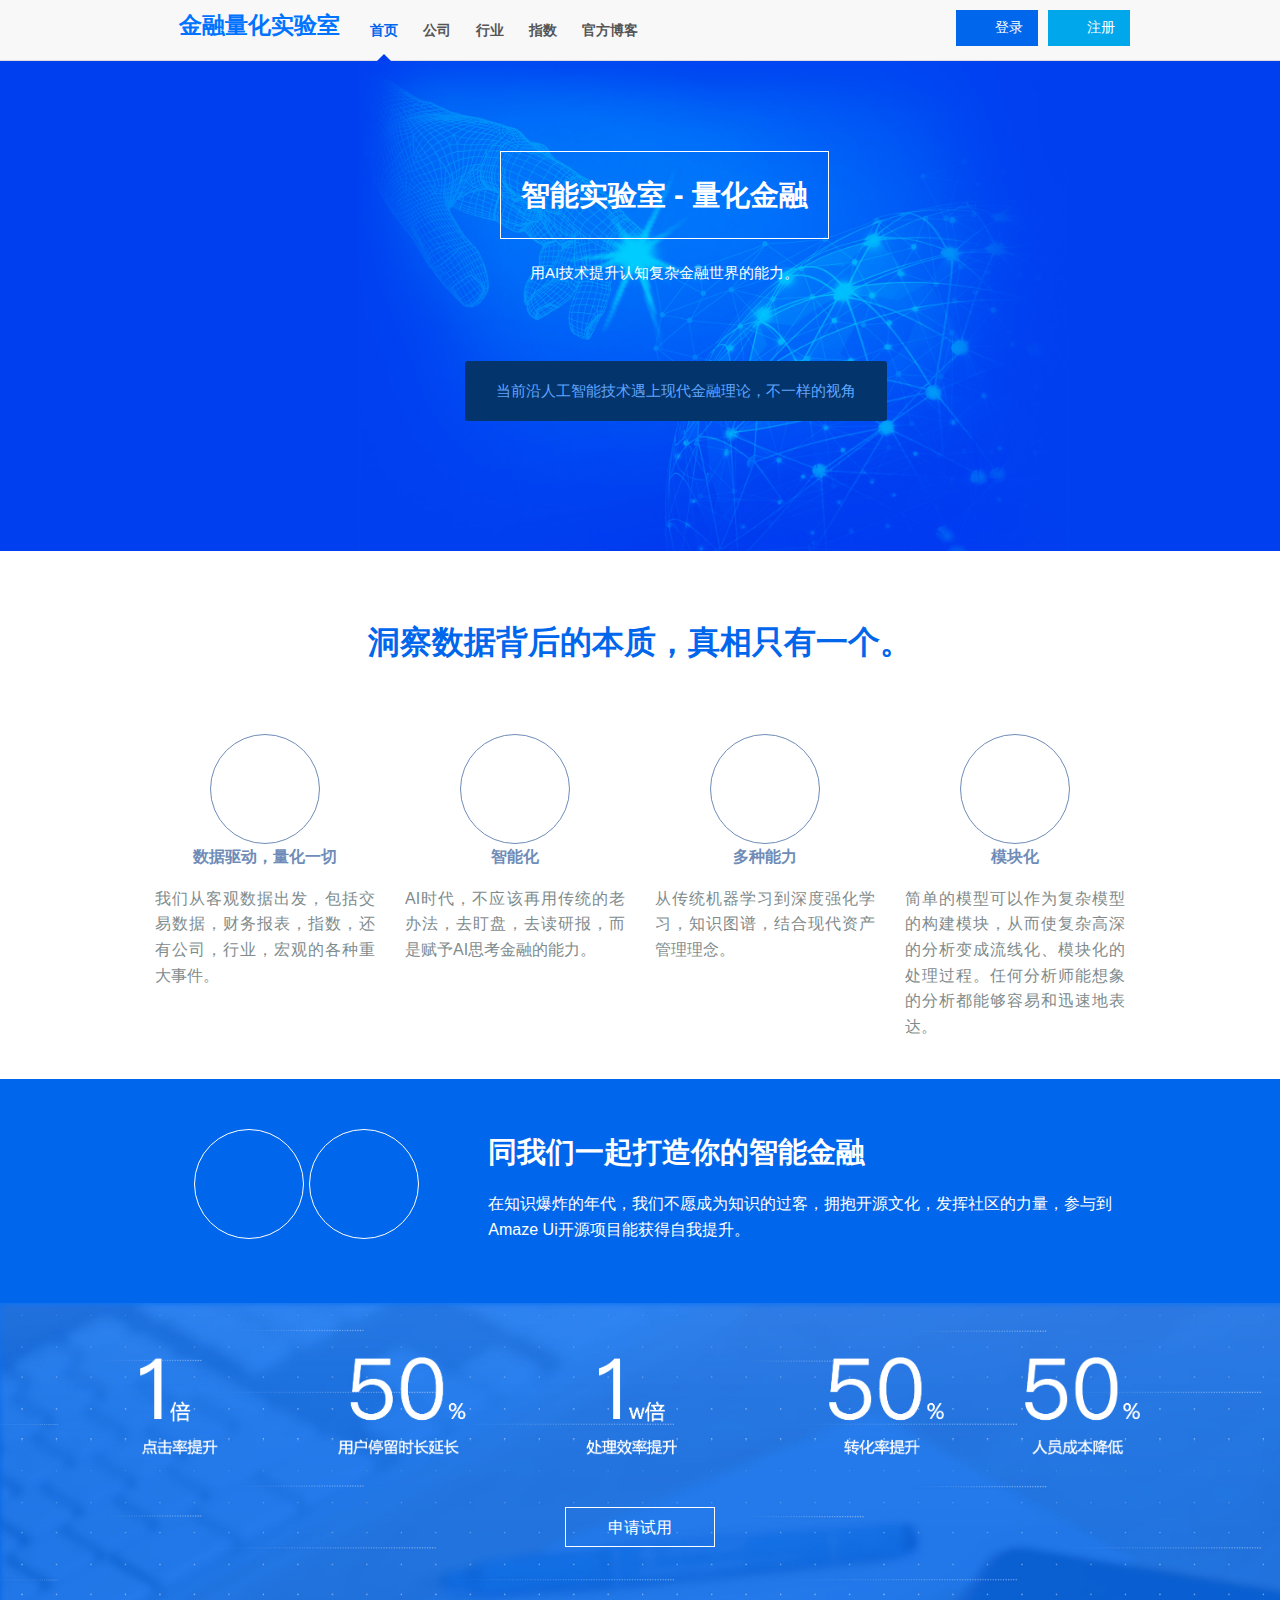
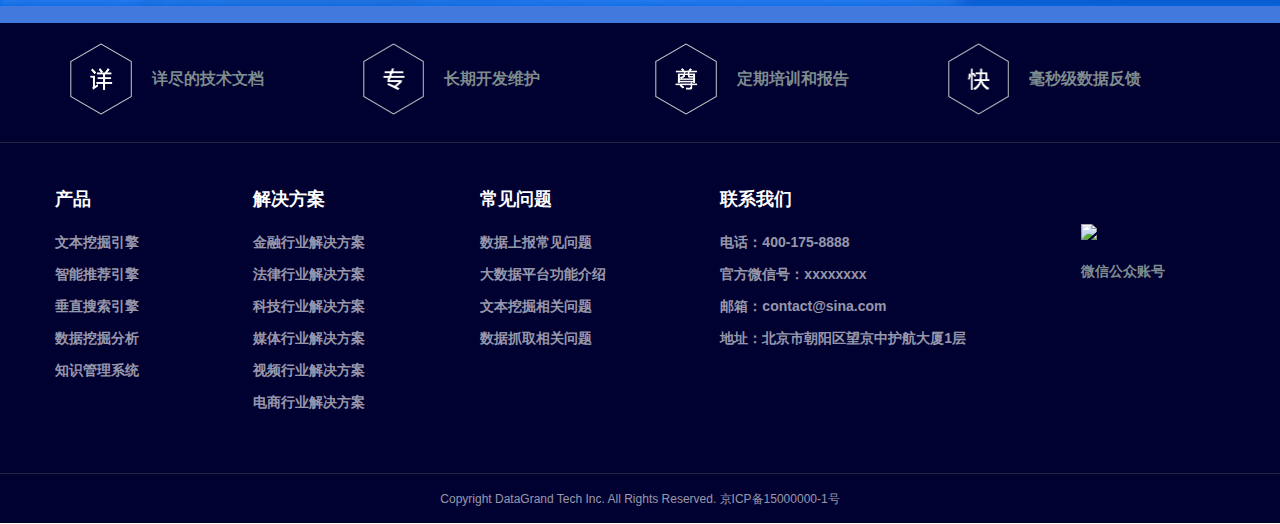
==== index.html @ c9f3dadc "2018-03-11" ====
<!DOCTYPE html>
<!-- saved from url=(0022)http://127.0.0.1:8000/ -->
<html class="js cssanimations">

<head>
    <meta http-equiv="Content-Type" content="text/html; charset=UTF-8">
    <title>AI金融量化实验室 - 用AI去理解这个复杂的(金融)世界</title>
    <meta name="keywords" content="ailabx,AI金融量化实验室,深度学习,强化学习,知识图谱,机器学习,python,量化交易,程序化交易,量化投资,智能投研,智能投顾,基本面选股,看财报">
    <meta name="description" content="数据驱动,洞察本质,赋能金融,从数据到智慧,深加工浅表达,用前沿的AI技术去理解这个复杂的(金融)世界。免费的海量金融数据,丰富的可视化图表，数据驱动的自我进化策略。">
    <meta http-equiv="X-UA-Compatible" content="IE=edge">
    <meta name="viewport" content="width=device-width, initial-scale=1">
    <meta name="renderer" content="webkit">
    <!-- No Baidu Siteapp-->
    <meta http-equiv="Cache-Control" content="no-siteapp">
    <link rel="stylesheet" type="text/css" href="./AI金融量化实验室 - 用AI去理解这个复杂的(金融)世界_files/amazeui.min.css">
    <link rel="stylesheet" type="text/css" href="./AI金融量化实验室 - 用AI去理解这个复杂的(金融)世界_files/app.css">
    <link rel="stylesheet" href="./AI金融量化实验室 - 用AI去理解这个复杂的(金融)世界_files/idangerous.swiper2.7.6.css">
    <link rel="stylesheet" href="./AI金融量化实验室 - 用AI去理解这个复杂的(金融)世界_files/animate.min.css">
    <link rel="stylesheet" type="text/css" href="./AI金融量化实验室 - 用AI去理解这个复杂的(金融)世界_files/style.css">
    <script type="text/javascript" src="http://at.alicdn.com/t/font_584586_inracw87z4mwjyvi.js"></script>

</head>

<body class="am-with-topbar-fixed-top">

    <header class="am-topbar am-topbar-fixed-top">

        <div class="am-container">
            <!-- <h1 class="am-topbar-brand"> -->
            <div class="logo-box fl">
                <a href="http://127.0.0.1:8000/">
                    <svg class="icon logo-icon" aria-hidden="true"><use xlink:href="#icon-AI-LOGO-icon"></use></svg>
                    <span style="font-size:2.3rem;font-weight:bold;color:#0074ff;line-height:5rem;">金融量化实验室</span>
                    <!-- <svg class="icon logo-icon-text" aria-hidden="true"><use xlink:href="#icon-fish_new_text_color_1"></use></svg> -->
                    <!-- <span style="font-size:3rem;color:#0066EB;">MOYU</span> -->
                </a>
            </div>
            <!-- </h1> -->

            <div class="am-collapse am-topbar-collapse" id="collapse-head">
                <ul class="am-nav am-nav-pills am-topbar-nav">
                    <li class="am-active"><a href="http://127.0.0.1:8000/">首页</a></li>
                    <li><a href="http://127.0.0.1:8000/companies">公司</a></li>
                    <li><a href="http://127.0.0.1:8000/industries">行业</a></li>
                    <li><a href="http://127.0.0.1:8000/indexes">指数</a></li>
                    <li><a href="http://127.0.0.1:8000/blog/articles">官方博客</a></li>
                </ul>
                <div class="am-topbar-right">
                    <a class="am-btn am-btn-secondary am-topbar-btn am-btn-sm" href="http://127.0.0.1:8000/member/register"><svg class="icon base-icon" aria-hidden="true"><use xlink:href="#icon-zhuce"></use></svg> 注册</a>
                </div>

                <div class="am-topbar-right">
                    <a class="am-btn am-btn-primary am-topbar-btn am-btn-sm" href="http://127.0.0.1:8000/member/login"><svg class="icon base-icon" aria-hidden="true"><use xlink:href="#icon-denglu"></use></svg> 登录</a>

                </div>
            </div>
        </div>
    </header>

    <!--<div class="am-container"></div> -->

    <div id="index_main">
        <div class="swiper-container">
            <div class="swiper-wrapper">
                <div class="swiper-slide slide1">
                    <!-- <a href="/"> -->
                        <h1 class="ani banner-title get-title" swiper-animate-effect="fadeIn" swiper-animate-duration="1.5s" swiper-animate-delay=".5s">智能实验室 - 量化金融</h1>

                        <p class="ani banner-text top01"  swiper-animate-effect="fadeInDown" swiper-animate-duration="1.5s" swiper-animate-delay="1s">
                            用AI技术提升认知复杂金融世界的能力。
                        </p>
    
                        <p class="ani banner-text top02"  swiper-animate-effect="fadeInDown" swiper-animate-duration="1.5s" swiper-animate-delay="2s">
                            <a href="http://127.0.0.1:8000/" class="am-btn am-btn-sm get-btn">当前沿人工智能技术遇上现代金融理论，不一样的视角</a>
                        </p>
                        <!-- <img src="images/index-tm.jpg" class="ani img"> -->
                    <!-- </a> -->
                </div>
            </div>
        </div>
        <!-- <div class="get"> -->
            <!-- <div class="am-g"> -->
                <!-- <div class="am-u-lg-12"> -->
                        <!-- <ul>
                            <li>
                                
                                <h1 class="get-title">智能实验室 - 量化金融</h1>

                                <p>
                                    用AI技术提升认知复杂金融世界的能力。
                                </p>
            
                                <p>
                                    <a href="http://127.0.0.1:8000/" class="am-btn am-btn-sm get-btn">当前沿人工智能技术遇上现代金融理论，不一样的视角</a>
                                </p>

                            </li>
                        </ul> -->
                <!-- </div> -->
            <!-- </div> -->
        <!-- </div> -->

        <div class="detail">
            <div class="am-g am-container">
                <div class="am-u-lg-12">
                    <h1 class="detail-h2">洞察数据背后的本质，真相只有一个。</h1>

                    <div class="am-g">
                        <div class="am-u-lg-3 am-u-md-6 am-u-sm-12 detail-mb tc">
                            <h3 class="detail-h3">
                                <svg class="icon banner-icon" aria-hidden="true"><use xlink:href="#icon-zhinengyun"></use></svg>
                                <p style="color:#6F8CB8">数据驱动，量化一切</p>
                            </h3>

                            <p class="detail-p">
                                我们从客观数据出发，包括交易数据，财务报表，指数，还有公司，行业，宏观的各种重大事件。
                            </p>
                        </div>
                        <div class="am-u-lg-3 am-u-md-6 am-u-sm-12 detail-mb tc">
                            <h3 class="detail-h3">
                                <svg class="icon banner-icon" aria-hidden="true"><use xlink:href="#icon-rengongzhineng"></use></svg>
                                <p style="color:#6F8CB8">智能化</p>
                            </h3>

                            <p class="detail-p">
                                AI时代，不应该再用传统的老办法，去盯盘，去读研报，而是赋予AI思考金融的能力。
                            </p>
                        </div>
                        <div class="am-u-lg-3 am-u-md-6 am-u-sm-12 detail-mb tc">
                            <h3 class="detail-h3">
                                <svg class="icon banner-icon" aria-hidden="true"><use xlink:href="#icon-shijuezhineng"></use></svg>
                                <p style="color:#6F8CB8">多种能力</p>
                            </h3>

                            <p class="detail-p">
                                从传统机器学习到深度强化学习，知识图谱，结合现代资产管理理念。</p>
                        </div>
                        <div class="am-u-lg-3 am-u-md-6 am-u-sm-12 detail-mb tc">
                            <h3 class="detail-h3">
                                <svg class="icon banner-icon" aria-hidden="true"><use xlink:href="#icon-zhinengxinpian"></use></svg>
                                <p style="color:#6F8CB8">模块化</p>
                            </h3>

                            <p class="detail-p">
                                简单的模型可以作为复杂模型的构建模块，从而使复杂高深的分析变成流线化、模块化的处理过程。任何分析师能想象的分析都能够容易和迅速地表达。
                            </p>
                        </div>
                    </div>
                </div>
            </div>
        </div>

        <div class="hope">
            <div class="am-g am-container">
                <div class="am-u-lg-4 am-u-md-6 am-u-sm-12 hope-img">
                    <!-- <img src="./AI金融量化实验室 - 用AI去理解这个复杂的(金融)世界_files/landing.png" alt="" data-am-scrollspy="{animation:&#39;slide-left&#39;, repeat: false}" class="am-scrollspy-init am-scrollspy-inview am-animation-slide-left"> -->
                    <svg class="icon banner-icon2" aria-hidden="true"><use xlink:href="#icon-duozhongduantouzi"></use></svg>
                    <svg class="icon banner-icon2" aria-hidden="true"><use xlink:href="#icon-touzi"></use></svg>
                    <hr class="am-article-divider am-show-sm-only hope-hr">
                </div>
                <div class="am-u-lg-8 am-u-md-6 am-u-sm-12">
                    <h2 class="hope-title">同我们一起打造你的智能金融</h2>

                    <p style="color:#fff;">
                        在知识爆炸的年代，我们不愿成为知识的过客，拥抱开源文化，发挥社区的力量，参与到Amaze Ui开源项目能获得自我提升。
                    </p>
                </div>
            </div>
        </div>

        <!-- <div class="about">
            <div class="am-g am-container">
                <div class="am-u-lg-12">
                    <h2 class="about-title about-color">Amaze UI 崇尚开放、自由，非常欢迎大家的参与</h2>

                    <div class="am-g">
                        <div class="am-u-lg-6 am-u-md-4 am-u-sm-12">
                            <form class="am-form">
                                <label for="name" class="about-color">你的姓名</label>
                                <input id="name" type="text">
                                <br>
                                <label for="email" class="about-color">你的邮箱</label>
                                <input id="email" type="email">
                                <br>
                                <label for="message" class="about-color">你的留言</label>
                                <textarea id="message"></textarea>
                                <br>
                                <button type="submit" class="am-btn am-btn-primary am-btn-sm"><i class="am-icon-check"></i> 提 交</button>
                            </form>
                            <hr class="am-article-divider am-show-sm-only">
                        </div>

                        <div class="am-u-lg-6 am-u-md-8 am-u-sm-12">
                            <h4 class="about-color">关于我们</h4>

                            <p>AllMobilize Inc (美通云动科技有限公司) 由前微软美国总部IE浏览器核心研发团队成员及移动互联网行业专家在美国西雅图创立，旨在解决网页在不同移动设备屏幕上的适配问题。基于国际专利技术并结合最前沿的HTML5技术，云适配解决方案可以帮助企业快速将桌面版网站适配到各种移动设备终端的屏幕上，不仅显著地提高了企业网站的用户体验以及销售转化率，而且大幅度地节省了企业开发和维护移动网站的费用。
                            </p>
                            <h4 class="about-color">团队介绍</h4>

                            <p>AllMobilize Inc 获得了微软创投孵化器的支持，其领先科技已得到全球多家企业及机构的认可与信赖，客户包括全球500强企业、美国政府、国内政府机关、国内外上市公司、以及互联网标准化组织W3C。</p>
                        </div>
                    </div>
                </div>
            </div>
        </div> -->

        <div class="row index-after"> 
            <div class="after-effect2"><img class="lazy no-slide-top-animate after-effect-img-pc" data-original="images/register.jpg" src="images/register.jpg">
                <!-- <img class="lazy no-slide-top-animate after-effect-img-phone" data-original="//static.datagrand.com/images/register.jpg" src="[data-uri]"> -->
                <div class="container">
                <h1>现在注册，即可免费申请试用</h1>
                <div class="container">
                    <img class="lazy no-slide-top-animate after-effect-subimg-pc" data-original="images/zhibiao.png" src="images/zhibiao.png"></div>
                    <a class="lg-button" href="" target="_blank">申请试用</a>
                </div>
            </div>
        </div>

    </div>



    <footer class="footer">
        <div class="footer-desc">
            <div class="container">
                <div class="col-xs-3 footer-desc-item"><img src="images/footer-word1.png" alt="">
                    <p>详尽的技术文档</p>
                </div>
                <div class="col-xs-3 footer-desc-item"><img src="images/footer-word2.png" alt="">
                    <p>长期开发维护</p>
                </div>
                <div class="col-xs-3 footer-desc-item"><img src="images/footer-word3.png" alt="">
                    <p>定期培训和报告</p>
                </div>
                <div class="col-xs-3 footer-desc-item"><img src="images/footer-word4.png" alt="">
                    <p>毫秒级数据反馈</p>
                </div>
            </div>
        </div>

        <div class="footer-container container">
            <ul class="link-list hidden-xs">
                <li class="link-title hidden-xs">产品</li>
                <li><a href="" target="_blank">文本挖掘引擎</a></li>
                <li><a href="" target="_blank">智能推荐引擎</a></li>
                <li><a href="" target="_blank">垂直搜索引擎</a></li>
                <li><a href="" target="_blank">数据挖掘分析</a></li>
                <li><a href="" target="_blank">知识管理系统</a></li>
            </ul>
            <ul class="link-list hidden-xs">
                <li class="link-title hidden-xs">解决方案</li>
                <li><a href="" target="_blank">金融行业解决方案</a></li>
                <li><a href="" target="_blank">法律行业解决方案</a></li>
                <li><a href="" target="_blank">科技行业解决方案</a></li>
                <li><a href="" target="_blank">媒体行业解决方案</a></li>
                <li><a href="" target="_blank">视频行业解决方案</a></li>
                <li><a href="" target="_blank">电商行业解决方案</a></li>
            </ul>
            <ul class="link-list hidden-xs">
                <li class="link-title hidden-xs">常见问题</li>
                <li><a href="" target="_blank">数据上报常见问题</a></li>
                <li><a href="" target="_blank">大数据平台功能介绍</a></li>
                <li><a href="" target="_blank">文本挖掘相关问题</a></li>
                <li><a href="" target="_blank">数据抓取相关问题</a></li>
            </ul>
            <ul class="link-list">
                <li class="link-title hidden-xs">联系我们</li>
                <li><a href="" target="_blank">电话：400-175-8888</a></li>
                <li><a href="" target="_blank">官方微信号：xxxxxxxx</a></li>
                <li><a href="" target="_blank">邮箱：contact@sina.com</a></li>
                <li><a href="" target="_blank">地址：北京市朝阳区望京中护航大厦1层</a></li>
            </ul>
            <ul class="link-list link-last-link hidden-xs">
                <li class="link-title hidden-xs"></li>
                <li class="iso-li"><img src="//static.datagrand.com/images/qrcode_datagrand.png">
                    <p>微信公众账号</p>
                </li>
            </ul>
        </div>

        <div class="cw-copy-right">
            <span class="copy-right">Copyright DataGrand Tech Inc. All Rights Reserved.<span class="hidden-xs"> 京ICP备15000000-1号</span></span>
        </div>


        <!-- <p>© 2018 <a href="http://127.0.0.1:8000/" target="_blank">ailabX.com.</a> powered by <a href="http://127.0.0.1:8000/" target="_blank">AI量化实验室</a></p> -->
    </footer>





    <script type="text/javascript" src="./AI金融量化实验室 - 用AI去理解这个复杂的(金融)世界_files/jquery-3.1.1.min.js.下载"></script>
    <script type="text/javascript" src="./AI金融量化实验室 - 用AI去理解这个复杂的(金融)世界_files/amazeui.min.js.下载"></script>
    <script type="text/javascript" src="./AI金融量化实验室 - 用AI去理解这个复杂的(金融)世界_files/app.js.下载"></script>

    <!-- <script src="js/jquery-1.10.1.min.js"></script> -->
    <script src="js/idangerous.swiper2.7.6.min.js"></script>
    <script src="js/swiper.animate1.0.2.min.js"></script>
    <script>        
        var mySwiper = new Swiper ('.swiper-container', {
            // pagination: '.pagination',
            // paginationClickable :true,
            autoplay : 8000,
            speed:1,

            //autoplayDisableOnInteraction : false,
            
        onInit: function(swiper){ //Swiper2.x的初始化是onFirstInit
            swiperAnimateCache(swiper); //隐藏动画元素 
            swiperAnimate(swiper); //初始化完成开始动画
        }, 
        onSlideChangeEnd: function(swiper){ 
            swiperAnimate(swiper); //每个slide切换结束时也运行当前slide动画
        } 
        })    
        // $('.arrow-left').on('click', function(e){
        //     e.preventDefault()
        //     mySwiper.swipePrev()
        // })
        // $('.arrow-right').on('click', function(e){
        //     e.preventDefault()
        //     mySwiper.swipeNext()
        // })    
    </script> 



</body>

</html>
---- AI金融量化实验室 - 用AI去理解这个复杂的(金融)世界_files/app.css ----
/*landing page*/

.get {
    background: #0066EB;
    color: #fff;
    text-align: center;
    padding: 100px 0;
}

.get-title {
    font-size: 180%;
    border: 1px solid #fff;
    padding: 20px;
    display: inline-block;
}

.banner-title{
    position: absolute;
    left:50%;
    top:20%;
    margin-left: -14rem;
    z-index:3;
    color: #fff;
}

.banner-text{
    position: absolute;
    font-size: 1.5rem;
    left:50%;
    z-index:3;
    color: #fff;
}

.top01{ top:42%;margin-left: -11rem; }

.top02{ top:62%;margin-left:-17.5rem; }

.top03{}

.get-btn {
    color: rgb(96, 165, 255);
    background: #03346B;
    padding: 20px 30px;
    border-radius: 3px;
    font-size: 1.5rem;
}

.get-btn:hover {
    color: #fff;
}

.detail {
    background: #fff;
}

.detail-h2 {
    text-align: center;
    font-size: 200%;
    margin: 66px 0;
    color: #0066EB !important;
}

.detail-h3 {
    color: #1f8dd6;
}

.detail-p {
    color: #7f8c8d;
    text-align: justify;
    width: 100%;
}

.detail-mb {
    margin-bottom: 30px;
}

.hope {
    background: #0066EB;
    padding: 50px 0;
}

.hope-img {
    text-align: center;
}

.hope-hr {
    border-color: #1f8dd6;
}

.hope-title {
    font-size: 180%;
    color: #fff;
}

.about {
    background: #fff;
    padding: 40px 0;
    color: #7f8c8d;
}

.about-color {
    color: #0066EB;
}

.about-title {
    font-size: 180%;
    padding: 30px 0 50px 0;
    text-align: center;
}


/*login*/

.header {
    text-align: center;
}

.header h1 {
    font-size: 200%;
    color: #333;
    margin-top: 30px;
}

.header p {
    font-size: 14px;
}

.reg_box {
    margin-top: 20px;
    margin-bottom: 20px;
}
---- AI金融量化实验室 - 用AI去理解这个复杂的(金融)世界_files/idangerous.swiper2.7.6.css ----
/*
 * Swiper 2.7.6
 * Mobile touch slider and framework with hardware accelerated transitions
 *
 * http://www.idangero.us/sliders/swiper/
 *
 * Copyright 2010-2015, Vladimir Kharlampidi
 * The iDangero.us
 * http://www.idangero.us/
 *
 * Licensed under GPL & MIT
 *
 * Released on: February 11, 2015
*/
/* ===============================================================
Basic Swiper Styles 
================================================================*/
.swiper-container {
	margin:0 auto;
	position:relative;
	overflow:hidden;
	direction:ltr;
	-webkit-backface-visibility:hidden;
	-moz-backface-visibility:hidden;
	-ms-backface-visibility:hidden;
	-o-backface-visibility:hidden;
	backface-visibility:hidden;
	/* Fix of Webkit flickering */
	z-index:1;
}
.swiper-wrapper {
	position:relative;
	width:100%;
	-webkit-transition-property:-webkit-transform, left, top;
	-webkit-transition-duration:0s;
	-webkit-transform:translate3d(0px,0,0);
	-webkit-transition-timing-function:ease;
	
	-moz-transition-property:-moz-transform, left, top;
	-moz-transition-duration:0s;
	-moz-transform:translate3d(0px,0,0);
	-moz-transition-timing-function:ease;
	
	-o-transition-property:-o-transform, left, top;
	-o-transition-duration:0s;
	-o-transform:translate3d(0px,0,0);
	-o-transition-timing-function:ease;
	-o-transform:translate(0px,0px);
	
	-ms-transition-property:-ms-transform, left, top;
	-ms-transition-duration:0s;
	-ms-transform:translate3d(0px,0,0);
	-ms-transition-timing-function:ease;
	
	transition-property:transform, left, top;
	transition-duration:0s;
	transform:translate3d(0px,0,0);
	transition-timing-function:ease;

	-webkit-box-sizing: content-box;
	-moz-box-sizing: content-box;
	box-sizing: content-box;
}
.swiper-free-mode > .swiper-wrapper {
	-webkit-transition-timing-function: ease-out;
	-moz-transition-timing-function: ease-out;
	-ms-transition-timing-function: ease-out;
	-o-transition-timing-function: ease-out;
	transition-timing-function: ease-out;
	margin: 0 auto;
}
.swiper-slide {
	float: left;
	-webkit-box-sizing: content-box;
	-moz-box-sizing: content-box;
	box-sizing: content-box;
}

/* IE10 Windows Phone 8 Fixes */
.swiper-wp8-horizontal {
	-ms-touch-action: pan-y;
}
.swiper-wp8-vertical {
	-ms-touch-action: pan-x;
}

/* ===============================================================
Your custom styles, here you need to specify container's and slide's
sizes, pagination, etc.
================================================================*/
.swiper-container {
	/* Specify Swiper's Size: */

	/*width:200px;
	height: 100px;*/
}
.swiper-slide {
	/* Specify Slides's Size: */
	
	/*width: 100%;
	height: 100%;*/
}
.swiper-slide-active {
	/* Specific active slide styling: */
	
}
.swiper-slide-visible {
	/* Specific visible slide styling: */	

}
/* ===============================================================
Pagination Styles
================================================================*/
.swiper-pagination-switch {
	/* Stylize pagination button: */	

}
.swiper-active-switch {
	/* Specific active button style: */	
	
}
.swiper-visible-switch {
	/* Specific visible button style: */	
	
}
---- AI金融量化实验室 - 用AI去理解这个复杂的(金融)世界_files/style.css ----
.icon {
    /* 通过设置 font-size 来改变图标大小 */
    width: 1em;
    height: 1em;
    /* 图标和文字相邻时，垂直对齐 */
    vertical-align: -0.15em;
    /* 通过设置 color 来改变 SVG 的颜色/fill */
    fill: currentColor;
    /* path 和 stroke 溢出 viewBox 部分在 IE 下会显示
     normalize.css 中也包含这行 */
    overflow: hidden;
}


/*公共样式*/

.disf {
    display: flex;
}

.fl {
    float: left;
}

.tc {
    text-align: center;
}


/* @media (min-width: 1200px) {
    .container {
        width: 1170px;
    }
}

@media (min-width: 992px) {
    .container {
        width: 1170px;
    }
}

@media (min-width: 768px) {
    .container {
        width: 1170px;
    }
} */

.am-container {
    padding-left: 0rem;
    padding-right: 0rem;
    width: 100%;
    max-width: 1000px;
}

.container {
    width: 1170px;
    padding-left: 0;
    padding-right: 0;
    margin-right: auto;
    margin-left: auto;
}


/*顶部导航条*/

.logo-box {
    margin-right: 0px;
    vertical-align: middle;
}

.logo-icon {
    width: 3rem !important;
    height: 3rem !important;
    vertical-align: middle;
    margin-right:.5rem;
    margin-top:-1rem;
}

.base-icon {
    width: 2rem !important;
    height: 2rem !important;
    vertical-align: middle;
}

.banner-icon {
    padding: 3rem;
    width: 11rem;
    height: 11rem;
    vertical-align: middle;
    border-radius: 50%;
    border: 1px solid #6F8CB8;
}

.banner-icon2 {
    padding: 2rem;
    width: 11rem;
    height: 11rem;
    vertical-align: middle;
    border-radius: 50%;
    border: 1px solid #fff;
}

.logo-icon-text {
    width: 6rem !important;
    height: 6rem !important;
    vertical-align: middle;
    color: #0066EB;
}

.am-topbar a {
    color: #555;
}

.am-topbar-nav>li>a {
    position: relative;
    line-height: 60px;
    padding: 0 10px;
}

.am-topbar-nav>li.am-active>a,
.am-topbar-nav>li.am-active>a:focus,
.am-topbar-nav>li.am-active>a:hover {
    border-radius: 0;
    color: #0066EB;
    background: 0 0;
}

.am-topbar-nav>li.am-active>a:after {
    opacity: 1;
    border-bottom-color: #003ff0;
}

.am-topbar-btn {
    margin-top: 10px;
}

.am-topbar-right a {
    color: #fff;
    vertical-align: middle;
}

.am-btn-primary {
    color: #fff;
    background-color: #0066EB;
    border-color: #0066EB;
}

.am-btn-secondary {
    color: #fff;
    background-color: rgb(0, 168, 235);
    border-color: rgb(0, 168, 235);
}

.row {
    margin-left: 0;
    margin-right: 0;
}

.index-after {
    width: 100%;
}

.after-effect2 {
    position: relative;
    width: 100%;
    height: 320px;
    overflow: hidden;
    background-color: #417adc;
    text-align: center;
}

.after-effect-img-pc {
    /* width: 1920px; */
    width:100%;
    position: absolute;
    left: 0;
    /* margin-left: -960px; */
}

.after-effect-subimg-pc {
    width: 1000px;
    position: absolute;
    left: 50%;
    margin-left: -500px;
}

.lg-button {
    position: relative;
    margin: 0 auto ;
    margin-top:150px;
    display: block;
    width: 150px;
    height: 40px;
    line-height: 40px;
    display: inline-block;
    border: 1px solid #fff;
    color: #fff;
    text-align: center;
    background: transparent;
}

.lg-button:hover{
    color: #0066EB;
    background: #fff;
}

.footer {
    background: #000031 !important;
}

.footer p {
    color: #7f8c8d;
    margin: 0;
    padding: 15px 0;
    text-align: center;
    background: #000031;
}

.footer-desc {
    display: block;
    color: hsla(0, 0%, 100%, .6);
    border-bottom: 1px solid hsla(0, 0%, 40%, .35);
    height: 120px;
    background: #000031;
}

.footer-desc-item {
    margin-top: 5px;
    float: left;
}

.col-xs-3 {
    width: 25%;
    float: left;
    position: relative;
    min-height: 1px;
    padding-left: 15px;
    padding-right: 15px;
}

.footer-desc-item img {
    height: 72px;
    vertical-align: middle;
    border: 0;
}

.footer-desc-item p {
    padding-left: 16px;
    display: inline-block;
    height: 72px;
    line-height: 72px;
    font-size: 16px;
    margin: 0;
    font-weight: 600;
}

.footer-container {
    margin: auto;
    padding: 40px 0 55px 0;
}

li {
    color: hsla(0, 0%, 100%, .6);
    font-size: 14px;
    line-height: 32px;
    padding: 0;
    font-weight: 600;
}

.link-list {
    display: inline-block;
    vertical-align: top;
    list-style: none;
    margin: 0 110px 0 0;
    padding: 0;
    border: none;
    width: auto;
}

.link-list a {
    color: hsla(0, 0%, 100%, .6);
}

.link-list a:hover {
    color: #fff;
}

.link-title {
    padding-bottom: 11px;
    color: #fff;
    font-size: 18px;
    font-family: SimHei, Microsoft YaHei, Helvetica Neue, Helvetica, Arial, sans-serif;
}

.link-last-link {
    margin-right: 0;
}

.iso-li img {
    height: 127px;
    margin-top: 30px;
    border: 0;
    vertical-align: middle;
}

.cw-copy-right {
    border-top: 1px solid hsla(0, 0%, 40%, .35);
    font-size: 12px;
    color: #aeaeae;
    height: 50px;
    line-height: 50px;
    text-align: center;
}

.copy-right {
    font-size: 12px;
    color: hsla(0, 0%, 100%, .6);
}

.ai-header {
    position: absolute;
    top: 0;
    width: 100%;
    height: 71px;
    border-bottom: 1px solid rgba(208,208,208,.2);
    box-shadow: 0 1px 1px rgba(208,208,208,.2);
    background-color: #fff;
    z-index: 30;
}

.ai-nav {
    width: 1180px;
    padding: 0;
    height: 100%;
    margin: auto;
}

.nav-list {
    display: block;
    position: static;
    list-style: none;
    float: right;
    width: auto;
    padding: 0;
    background-color: transparent;
    margin: -1px 0 0;
    left: 0;
    top: 65px;
}

.nav-list>li {
    display: inline-block;
    position: relative;
    font-size: 16px;
    height: 100%;
    line-height: 70px;
    margin: 0 45px 0 0;
    cursor: pointer;
    text-decoration: none;
    font-weight: 400;
}

.nav-list>li>a:hover {
    color: #1976d2;
}

.nav-list>li>a {
    height: auto;
    line-height: 70px;
    padding-left: 0;
    border: none;
    color: #333;
}

.view-container {
    background-color: #f5f5f5;
    height: 100%;
}

.ex-container {
    width: 100%;
    min-height: 740px;
    height: 100%;
    background-size: 1920px 1080px;
    background-image: url(../images/new-bg.jpg);
    background-repeat: no-repeat;
}

.row-fixed {
    padding: 0 90px;
    width: 1180px;
    margin: auto;
}

.ep-left {
    padding-left: 0;
    padding-right: 0;
}

.col-xs-5 {
    width: 41.66666667%;
    position: relative;
    min-height: 1px;
    float: left;
}

.col-xs-7 {
    width: 58.33333333%;
    position: relative;
    min-height: 1px;
    padding-right: 15px;
    padding-left: 15px;
    float: left;
}

.left-content {
    margin-top: 208px;
}

.span1 {
    font-size: 28px;
    color: #0066eb;
}

.span2 {
    font-size: 26px;
    color: #0066eb;
}

.tel-content {
    font-size: 20px;
}

.content {
    font-size: 14px;
    color: #9bacb3;
}

p {
    margin: 0 0 10px;
}

.ex-content-holder {
    float: right;
    width: 400px;
    margin: 150px 30px 30px auto;
    padding: 30px;
    background: #fff;
}

.row {
    position: relative;
}

.tooltip-row {
    height: 50px;
}

.col-sm-8 {
    width: 66.66666667%;
    float: left;
    position: relative;
    min-height: 1px;
    padding-right: 15px;
    padding-left: 15px;
}

.col-sm-12 {
    width: 100%;
    float: left;
    position: relative;
    min-height: 1px;
    padding-right: 15px;
    padding-left: 15px;
}

.form-control {
    width: 100%;
    padding: 6px 12px;
    background-color: #fff;
    border: 1px solid #ccc;
    transition: border-color ease-in-out .15s,box-shadow ease-in-out .15s;
    border-radius: 0 !important;
    border-color: #d2d2d2;
    box-shadow: none;
}

.form-control, output {
    font-size: 14px;
    line-height: 1.42857143;
    color: #555;
    display: block;
}

.form-group .custom-group.custom-group {
    margin-bottom: 0;
}

.custom-control {
    border-radius: 0;
    height: 41px;
    color: #888;
}

button {
    overflow: visible;
    -webkit-appearance: button;
}

button, input, select, textarea {
    font-family: inherit;
    font-size: inherit;
    line-height: inherit;
    text-transform: none;
    margin: 0;
    font: inherit;
    color: inherit;
}

.btn {
    display: inline-block;
    padding: 6px 12px;
    margin-bottom: 0;
    font-size: 14px;
    font-weight: 400;
    line-height: 1.42857143;
    white-space: nowrap;
    vertical-align: middle;
    -ms-touch-action: manipulation;
    touch-action: manipulation;
    cursor: pointer;
    -webkit-user-select: none;
    -moz-user-select: none;
    -ms-user-select: none;
    user-select: none;
    border: 1px solid transparent;
    border-radius: 4px;
    text-align: center;
}

.custom-btn {
    border-radius: 0;
    height: 36px;
    background: #efefef;
}

.custom-btn, .code {
    margin-right: -5px;
    position: absolute;
    top: 3px;
    right: 23px;
    width: 100px;
}

.apply-btn.dg-btn {
    color: #fff;
    width: 100%;
    height: 50px;
    font-size: 16px;
    border-radius: 2px;
    background: #0066eb;
    cursor: not-allowed;
    opacity: .8;
    border: 1px solid;
}

button.dg-btn {
    top: 5px;
    font-size: 18px;
    font-family: Microsoft YaHei;
    line-height: 34px;
    cursor: pointer;
    transition: all .1s;
    position: relative;
    text-align: center;
}

.form-horizontal .form-group {
    margin-right: -15px;
    margin-left: -15px;
}

.ep-title {
    margin-left: 15px;
    margin-bottom: 30px;
    font-size: 20px;
}

.am-nav {
    margin-bottom: 0;
    padding: 0;
    list-style: none;
    margin-left:2rem;
}


/* banner 轮播图 */
.swiper-container{
	height:500px;
}
.arrow-left {
  background: url(../images/arrows.png) no-repeat left top;
  position: absolute;
  left: 10px;
  top: 50%;
  margin-top: -15px;
  width: 17px;
  height: 30px;
  z-index:10;
}
.arrow-right {
  background: url(../images/arrows.png) no-repeat left bottom;
  position: absolute;
  right: 10px;
  top: 50%;
  margin-top: -15px;
  width: 17px;
  height: 30px;
  z-index:10;
}
.pagination {
  position: absolute;
  left: 0;
  text-align: center;
  bottom:5px;
  width: 100%;
}
.swiper-pagination-switch {
  display: inline-block;
  width: 10px;
  height: 10px;
  border-radius: 10px;
  background: #999;
  margin: 0 3px;
  cursor: pointer;
}
.swiper-active-switch {
  background: #fff;
}
.swiper-slide{
	position:relative;
	opacity:0;
	transition: opacity 0.7s ease-in-out;
}
.swiper-slide-active{
	opacity:1;
}
.swiper-slide .img{
    position:absolute;
    left:0;
    width: 100%;
    overflow: hidden;
}
.inner{
	position:relative;
	display:block;
	width:1000px;
	height:500px;
	margin:0 auto;
}
.slide1{
    background:url("../images/index-tm.jpg")no-repeat center center;
    background-size:auto 100%;
    background-color: #003ff0;
}
.slide2{
	background-color: #43cfc8;
}
.slide3{
	background-color: #43cfc8;
}

.slide1 .s0{left: 50%;margin-left: -154px; top: 100px}
.slide1 .s1{left: 50%;margin-left: -425.5px;top: 200px;}
.slide1 .s2{left: 50%;margin-left: -435px;top: 280px}
.slide1 .s3{left: 0;bottom: 0px;z-index: 5;height:190px}
.slide1 .s4{right: 0;bottom: 0px;z-index: 0;height: 160px}
.slide2 .zh-a-1{left: 60px;top: 77px;z-index: 9;}
.slide2 .zh-a-2{left: 0;top: 0;}
.slide3 .b-1 {right: 72px;top: 180px;}
.slide3 .b-2 {left: 90px;top: 180px;}
.slide3 .b-3 {left: 50%;margin-left: -381px;top: 330px;}
.slide3 .b-s-1 {width: 100px; left: 50px; bottom:0px;}
.slide3 .b-s-2 {left: 160px;width: 160px;bottom:0px;}
.slide3 .b-s-3{left: 390px;width: 58px;bottom:0px;}
.slide3 .b-s-4{right: 359px; width: 103px;bottom:0px;}
.slide3 .b-s-5{right: 250px;width: 150px;bottom:0px;}
.slide3 .b-s-6{right: 0;width: 65px;bottom:0px;}
.slide3 .b-y-1 {top:40px;left: 50%; margin-left: -20px;}
.slide3 .b-y-2{top:40px;left:0}
.slide3 .b-y-3{top:40px;right: 0}
.loop{
	animation-iteration-count: infinite;/*无限*/
	animation-timing-function:linear;/*平滑*/
}
.targetBtn {
    margin-top: 20px;
    position: absolute;
    bottom: 60px;
    left: 352px;
    z-index: 999;
}
.targetBtn a{
	height:50px;
	border-radius:50px;
	background:rgba(0,0,0,.5);
	float:left;
	line-height:50px;
	text-align:center;
	color:#fff;
	text-decoration:none;
	}
.targetBtn .a1{
	width:110px;
	}
.targetBtn .a2{
	width:170px;
	margin-left:15px;
	}	
/*自定义CSS动画*/
.moveRight{-webkit-animation-name:moveRight;animation-name:moveRight}
@-webkit-keyframes moveRight{0%{opacity: 0;left:0px;}
10%{opacity: 1;}
100%{opacity: 1;left:550px;}}
@keyframes moveRight{0%{opacity: 0;left:0px;}
10%{opacity: 1;}
100%{opacity: 1;left:550px;}}

.moveLeft{-webkit-animation-name:moveLeft;animation-name:moveLeft}
@-webkit-keyframes moveLeft{0%{opacity:0;left:390px;}
10%{opacity:1;}
100%{opacity:1;left:-370px;}}
@keyframes moveLeft{0%{opacity:0;left:390px;}
10%{opacity:1;}
100%{opacity:1;left:-370px;}}
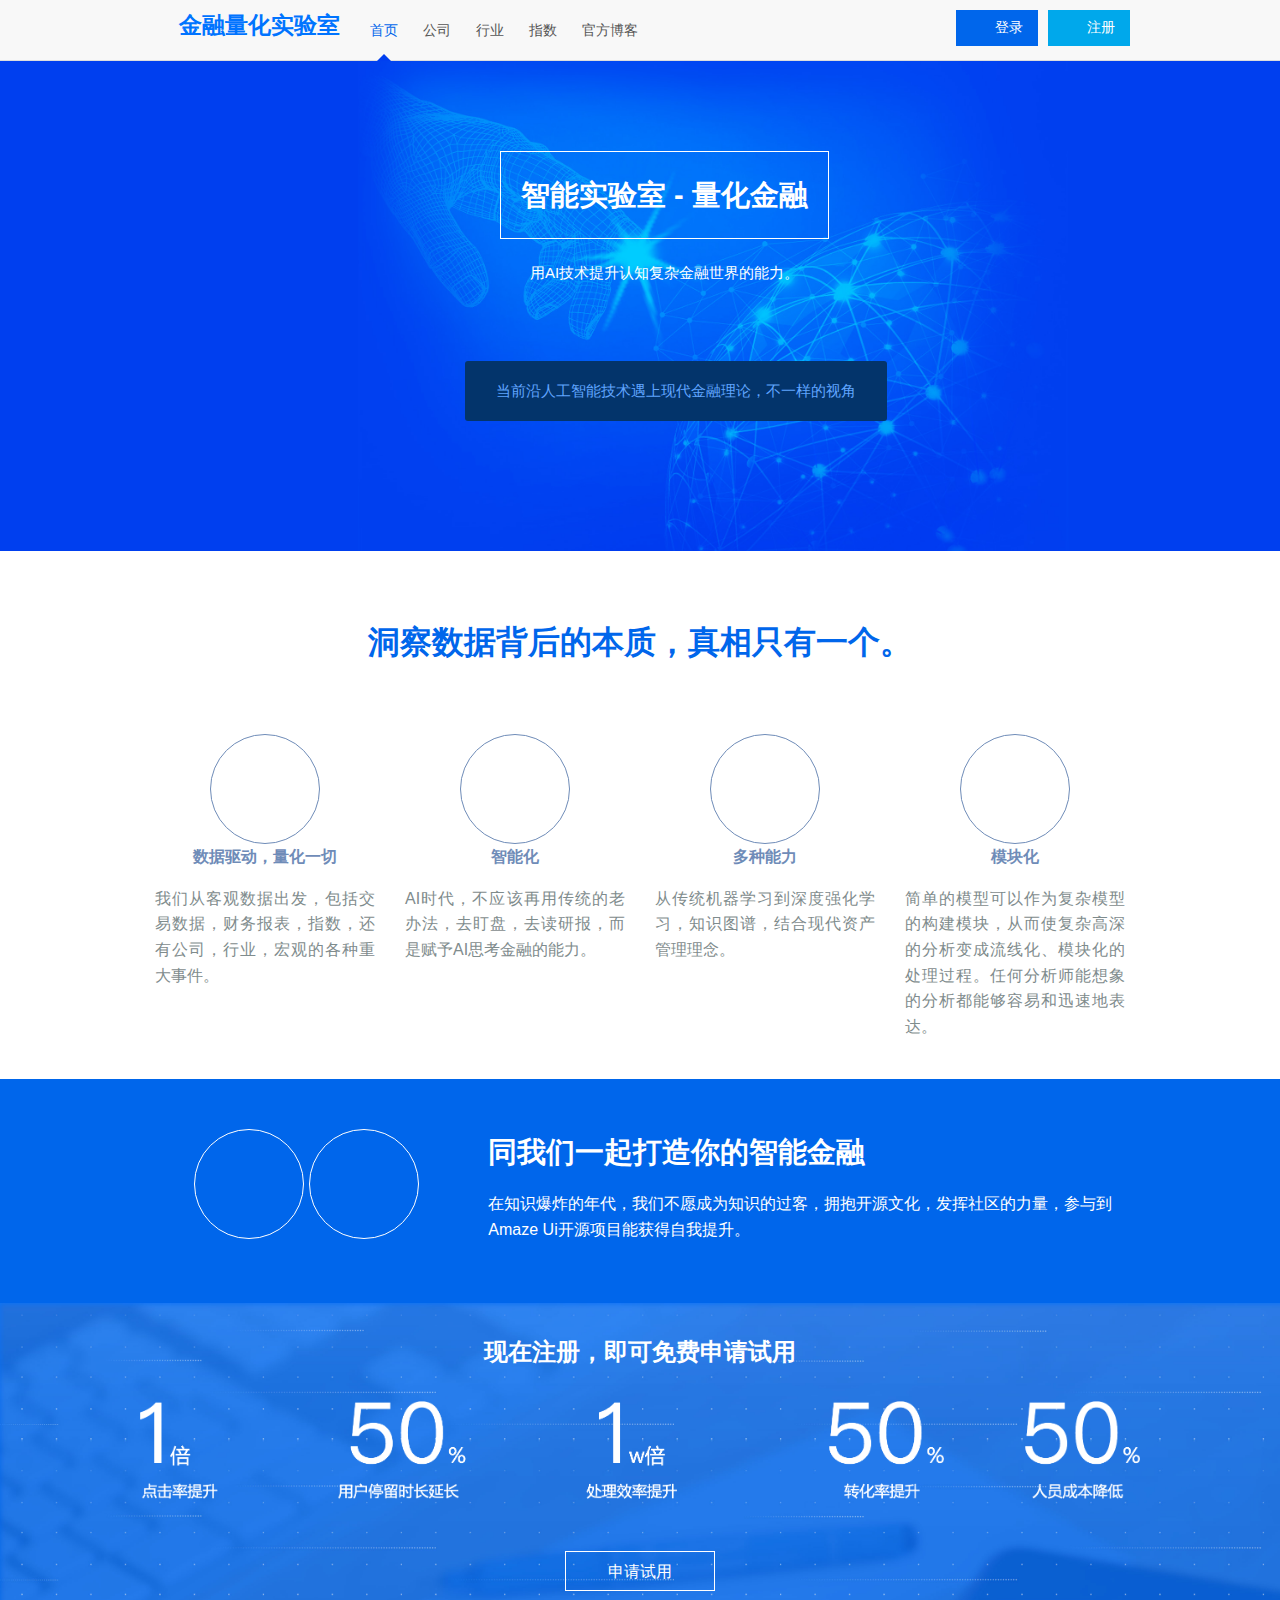
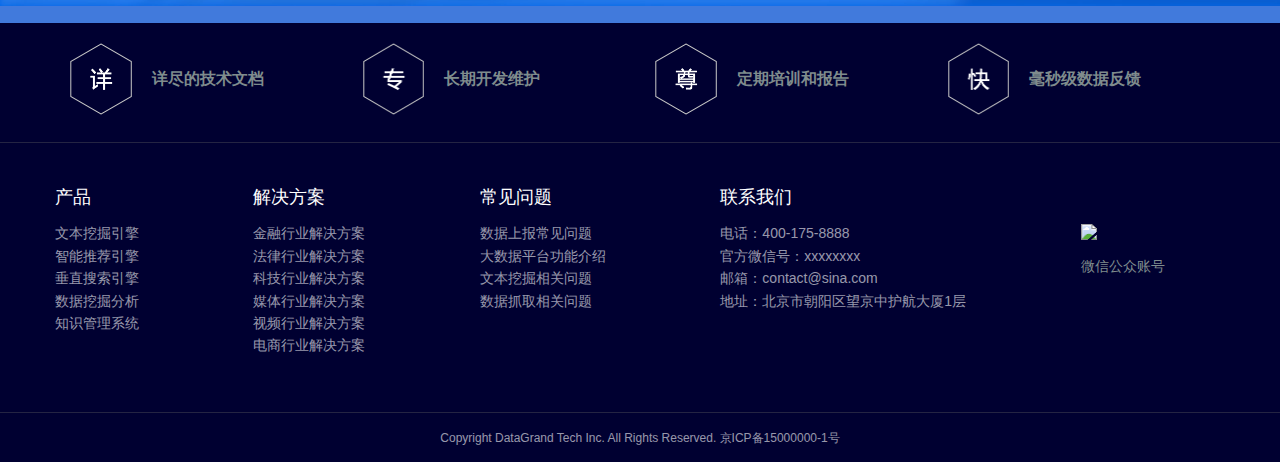
==== commit 77b80a9e: "2018-03-14" ====
--- a/index.html
+++ b/index.html
@@ -208,7 +208,7 @@
             <div class="after-effect2"><img class="lazy no-slide-top-animate after-effect-img-pc" data-original="images/register.jpg" src="images/register.jpg">
                 <!-- <img class="lazy no-slide-top-animate after-effect-img-phone" data-original="//static.datagrand.com/images/register.jpg" src="[data-uri]"> -->
                 <div class="container">
-                <h1>现在注册，即可免费申请试用</h1>
+                <h1 style="position:relative;color:#fff;margin:30px 0;z-index:99;">现在注册，即可免费申请试用</h1>
                 <div class="container">
                     <img class="lazy no-slide-top-animate after-effect-subimg-pc" data-original="images/zhibiao.png" src="images/zhibiao.png"></div>
                     <a class="lg-button" href="" target="_blank">申请试用</a>
--- a/AI金融量化实验室 - 用AI去理解这个复杂的(金融)世界_files/style.css
+++ b/AI金融量化实验室 - 用AI去理解这个复杂的(金融)世界_files/style.css
@@ -14,6 +14,14 @@
 
 /*公共样式*/
 
+a {
+    color: #888;
+}
+
+ol, ul {
+    padding-left: 0rem;
+}
+
 .disf {
     display: flex;
 }
@@ -24,6 +32,19 @@
 
 .tc {
     text-align: center;
+}
+
+.am-g {
+    margin: 0 auto;
+    width: 100%;
+}
+
+.am-g-fixed {
+    max-width: 1000px;
+}
+
+.mar-container {
+    margin: 50px auto;
 }
 
 
@@ -72,8 +93,8 @@
     width: 3rem !important;
     height: 3rem !important;
     vertical-align: middle;
-    margin-right:.5rem;
-    margin-top:-1rem;
+    margin-right: .5rem;
+    margin-top: -1rem;
 }
 
 .base-icon {
@@ -171,7 +192,7 @@
 
 .after-effect-img-pc {
     /* width: 1920px; */
-    width:100%;
+    width: 100%;
     position: absolute;
     left: 0;
     /* margin-left: -960px; */
@@ -186,8 +207,8 @@
 
 .lg-button {
     position: relative;
-    margin: 0 auto ;
-    margin-top:150px;
+    margin: 0 auto;
+    margin-top: 150px;
     display: block;
     width: 150px;
     height: 40px;
@@ -199,7 +220,7 @@
     background: transparent;
 }
 
-.lg-button:hover{
+.lg-button:hover {
     color: #0066EB;
     background: #fff;
 }
@@ -262,9 +283,7 @@
 li {
     color: hsla(0, 0%, 100%, .6);
     font-size: 14px;
-    line-height: 32px;
     padding: 0;
-    font-weight: 600;
 }
 
 .link-list {
@@ -322,8 +341,8 @@
     top: 0;
     width: 100%;
     height: 71px;
-    border-bottom: 1px solid rgba(208,208,208,.2);
-    box-shadow: 0 1px 1px rgba(208,208,208,.2);
+    border-bottom: 1px solid rgba(208, 208, 208, .2);
+    box-shadow: 0 1px 1px rgba(208, 208, 208, .2);
     background-color: #fff;
     z-index: 30;
 }
@@ -381,8 +400,8 @@
     width: 100%;
     min-height: 740px;
     height: 100%;
-    background-size: 1920px 1080px;
-    background-image: url(../images/new-bg.jpg);
+    background-size: 100% auto;
+    background-image: url(../images/register-bg.jpg);
     background-repeat: no-repeat;
 }
 
@@ -405,7 +424,7 @@
 }
 
 .col-xs-7 {
-    width: 58.33333333%;
+    width: 75%;
     position: relative;
     min-height: 1px;
     padding-right: 15px;
@@ -453,7 +472,7 @@
 }
 
 .tooltip-row {
-    height: 50px;
+    height: 14px;
 }
 
 .col-sm-8 {
@@ -479,13 +498,14 @@
     padding: 6px 12px;
     background-color: #fff;
     border: 1px solid #ccc;
-    transition: border-color ease-in-out .15s,box-shadow ease-in-out .15s;
+    transition: border-color ease-in-out .15s, box-shadow ease-in-out .15s;
     border-radius: 0 !important;
     border-color: #d2d2d2;
     box-shadow: none;
 }
 
-.form-control, output {
+.form-control,
+output {
     font-size: 14px;
     line-height: 1.42857143;
     color: #555;
@@ -507,7 +527,10 @@
     -webkit-appearance: button;
 }
 
-button, input, select, textarea {
+button,
+input,
+select,
+textarea {
     font-family: inherit;
     font-size: inherit;
     line-height: inherit;
@@ -544,7 +567,8 @@
     background: #efefef;
 }
 
-.custom-btn, .code {
+.custom-btn,
+.code {
     margin-right: -5px;
     position: absolute;
     top: 3px;
@@ -590,109 +614,217 @@
     margin-bottom: 0;
     padding: 0;
     list-style: none;
-    margin-left:2rem;
+    margin-left: 2rem;
 }
 
 
 /* banner 轮播图 */
-.swiper-container{
-	height:500px;
-}
+
+.swiper-container {
+    height: 500px;
+}
+
 .arrow-left {
-  background: url(../images/arrows.png) no-repeat left top;
-  position: absolute;
-  left: 10px;
-  top: 50%;
-  margin-top: -15px;
-  width: 17px;
-  height: 30px;
-  z-index:10;
-}
+    background: url(../images/arrows.png) no-repeat left top;
+    position: absolute;
+    left: 10px;
+    top: 50%;
+    margin-top: -15px;
+    width: 17px;
+    height: 30px;
+    z-index: 10;
+}
+
 .arrow-right {
-  background: url(../images/arrows.png) no-repeat left bottom;
-  position: absolute;
-  right: 10px;
-  top: 50%;
-  margin-top: -15px;
-  width: 17px;
-  height: 30px;
-  z-index:10;
-}
+    background: url(../images/arrows.png) no-repeat left bottom;
+    position: absolute;
+    right: 10px;
+    top: 50%;
+    margin-top: -15px;
+    width: 17px;
+    height: 30px;
+    z-index: 10;
+}
+
 .pagination {
-  position: absolute;
-  left: 0;
-  text-align: center;
-  bottom:5px;
-  width: 100%;
-}
+    position: absolute;
+    left: 0;
+    text-align: center;
+    bottom: 5px;
+    width: 100%;
+}
+
 .swiper-pagination-switch {
-  display: inline-block;
-  width: 10px;
-  height: 10px;
-  border-radius: 10px;
-  background: #999;
-  margin: 0 3px;
-  cursor: pointer;
-}
+    display: inline-block;
+    width: 10px;
+    height: 10px;
+    border-radius: 10px;
+    background: #999;
+    margin: 0 3px;
+    cursor: pointer;
+}
+
 .swiper-active-switch {
-  background: #fff;
-}
-.swiper-slide{
-	position:relative;
-	opacity:0;
-	transition: opacity 0.7s ease-in-out;
-}
-.swiper-slide-active{
-	opacity:1;
-}
-.swiper-slide .img{
-    position:absolute;
-    left:0;
+    background: #fff;
+}
+
+.swiper-slide {
+    position: relative;
+    opacity: 0;
+    transition: opacity 0.7s ease-in-out;
+}
+
+.swiper-slide-active {
+    opacity: 1;
+}
+
+.swiper-slide .img {
+    position: absolute;
+    left: 0;
     width: 100%;
     overflow: hidden;
 }
-.inner{
-	position:relative;
-	display:block;
-	width:1000px;
-	height:500px;
-	margin:0 auto;
-}
-.slide1{
-    background:url("../images/index-tm.jpg")no-repeat center center;
-    background-size:auto 100%;
+
+.inner {
+    position: relative;
+    display: block;
+    width: 1000px;
+    height: 500px;
+    margin: 0 auto;
+}
+
+.slide1 {
+    background: url("../images/index-tm.jpg")no-repeat center center;
+    background-size: auto 100%;
     background-color: #003ff0;
 }
-.slide2{
-	background-color: #43cfc8;
-}
-.slide3{
-	background-color: #43cfc8;
-}
-
-.slide1 .s0{left: 50%;margin-left: -154px; top: 100px}
-.slide1 .s1{left: 50%;margin-left: -425.5px;top: 200px;}
-.slide1 .s2{left: 50%;margin-left: -435px;top: 280px}
-.slide1 .s3{left: 0;bottom: 0px;z-index: 5;height:190px}
-.slide1 .s4{right: 0;bottom: 0px;z-index: 0;height: 160px}
-.slide2 .zh-a-1{left: 60px;top: 77px;z-index: 9;}
-.slide2 .zh-a-2{left: 0;top: 0;}
-.slide3 .b-1 {right: 72px;top: 180px;}
-.slide3 .b-2 {left: 90px;top: 180px;}
-.slide3 .b-3 {left: 50%;margin-left: -381px;top: 330px;}
-.slide3 .b-s-1 {width: 100px; left: 50px; bottom:0px;}
-.slide3 .b-s-2 {left: 160px;width: 160px;bottom:0px;}
-.slide3 .b-s-3{left: 390px;width: 58px;bottom:0px;}
-.slide3 .b-s-4{right: 359px; width: 103px;bottom:0px;}
-.slide3 .b-s-5{right: 250px;width: 150px;bottom:0px;}
-.slide3 .b-s-6{right: 0;width: 65px;bottom:0px;}
-.slide3 .b-y-1 {top:40px;left: 50%; margin-left: -20px;}
-.slide3 .b-y-2{top:40px;left:0}
-.slide3 .b-y-3{top:40px;right: 0}
-.loop{
-	animation-iteration-count: infinite;/*无限*/
-	animation-timing-function:linear;/*平滑*/
-}
+
+.slide2 {
+    background-color: #43cfc8;
+}
+
+.slide3 {
+    background-color: #43cfc8;
+}
+
+.slide1 .s0 {
+    left: 50%;
+    margin-left: -154px;
+    top: 100px
+}
+
+.slide1 .s1 {
+    left: 50%;
+    margin-left: -425.5px;
+    top: 200px;
+}
+
+.slide1 .s2 {
+    left: 50%;
+    margin-left: -435px;
+    top: 280px
+}
+
+.slide1 .s3 {
+    left: 0;
+    bottom: 0px;
+    z-index: 5;
+    height: 190px
+}
+
+.slide1 .s4 {
+    right: 0;
+    bottom: 0px;
+    z-index: 0;
+    height: 160px
+}
+
+.slide2 .zh-a-1 {
+    left: 60px;
+    top: 77px;
+    z-index: 9;
+}
+
+.slide2 .zh-a-2 {
+    left: 0;
+    top: 0;
+}
+
+.slide3 .b-1 {
+    right: 72px;
+    top: 180px;
+}
+
+.slide3 .b-2 {
+    left: 90px;
+    top: 180px;
+}
+
+.slide3 .b-3 {
+    left: 50%;
+    margin-left: -381px;
+    top: 330px;
+}
+
+.slide3 .b-s-1 {
+    width: 100px;
+    left: 50px;
+    bottom: 0px;
+}
+
+.slide3 .b-s-2 {
+    left: 160px;
+    width: 160px;
+    bottom: 0px;
+}
+
+.slide3 .b-s-3 {
+    left: 390px;
+    width: 58px;
+    bottom: 0px;
+}
+
+.slide3 .b-s-4 {
+    right: 359px;
+    width: 103px;
+    bottom: 0px;
+}
+
+.slide3 .b-s-5 {
+    right: 250px;
+    width: 150px;
+    bottom: 0px;
+}
+
+.slide3 .b-s-6 {
+    right: 0;
+    width: 65px;
+    bottom: 0px;
+}
+
+.slide3 .b-y-1 {
+    top: 40px;
+    left: 50%;
+    margin-left: -20px;
+}
+
+.slide3 .b-y-2 {
+    top: 40px;
+    left: 0
+}
+
+.slide3 .b-y-3 {
+    top: 40px;
+    right: 0
+}
+
+.loop {
+    animation-iteration-count: infinite;
+    /*无限*/
+    animation-timing-function: linear;
+    /*平滑*/
+}
+
 .targetBtn {
     margin-top: 20px;
     position: absolute;
@@ -700,36 +832,219 @@
     left: 352px;
     z-index: 999;
 }
-.targetBtn a{
-	height:50px;
-	border-radius:50px;
-	background:rgba(0,0,0,.5);
-	float:left;
-	line-height:50px;
-	text-align:center;
-	color:#fff;
-	text-decoration:none;
-	}
-.targetBtn .a1{
-	width:110px;
-	}
-.targetBtn .a2{
-	width:170px;
-	margin-left:15px;
-	}	
+
+.targetBtn a {
+    height: 50px;
+    border-radius: 50px;
+    background: rgba(0, 0, 0, .5);
+    float: left;
+    line-height: 50px;
+    text-align: center;
+    color: #fff;
+    text-decoration: none;
+}
+
+.targetBtn .a1 {
+    width: 110px;
+}
+
+.targetBtn .a2 {
+    width: 170px;
+    margin-left: 15px;
+}
+
+
 /*自定义CSS动画*/
-.moveRight{-webkit-animation-name:moveRight;animation-name:moveRight}
-@-webkit-keyframes moveRight{0%{opacity: 0;left:0px;}
-10%{opacity: 1;}
-100%{opacity: 1;left:550px;}}
-@keyframes moveRight{0%{opacity: 0;left:0px;}
-10%{opacity: 1;}
-100%{opacity: 1;left:550px;}}
-
-.moveLeft{-webkit-animation-name:moveLeft;animation-name:moveLeft}
-@-webkit-keyframes moveLeft{0%{opacity:0;left:390px;}
-10%{opacity:1;}
-100%{opacity:1;left:-370px;}}
-@keyframes moveLeft{0%{opacity:0;left:390px;}
-10%{opacity:1;}
-100%{opacity:1;left:-370px;}}+
+.moveRight {
+    -webkit-animation-name: moveRight;
+    animation-name: moveRight
+}
+
+@-webkit-keyframes moveRight {
+    0% {
+        opacity: 0;
+        left: 0px;
+    }
+    10% {
+        opacity: 1;
+    }
+    100% {
+        opacity: 1;
+        left: 550px;
+    }
+}
+
+@keyframes moveRight {
+    0% {
+        opacity: 0;
+        left: 0px;
+    }
+    10% {
+        opacity: 1;
+    }
+    100% {
+        opacity: 1;
+        left: 550px;
+    }
+}
+
+.moveLeft {
+    -webkit-animation-name: moveLeft;
+    animation-name: moveLeft
+}
+
+@-webkit-keyframes moveLeft {
+    0% {
+        opacity: 0;
+        left: 390px;
+    }
+    10% {
+        opacity: 1;
+    }
+    100% {
+        opacity: 1;
+        left: -370px;
+    }
+}
+
+@keyframes moveLeft {
+    0% {
+        opacity: 0;
+        left: 390px;
+    }
+    10% {
+        opacity: 1;
+    }
+    100% {
+        opacity: 1;
+        left: -370px;
+    }
+}
+
+@media (min-width: 768px) {
+    .col-sm-2-5 {
+        width: 20.833%;
+    }
+    .col-sm-9-5 {
+        width: 79.166%;
+    }
+    .col-sm-2-5,
+    .col-sm-9-5 {
+        position: relative;
+        min-height: 1px;
+        padding-right: 15px;
+        padding-left: 15px;
+        float: left;
+    }
+}
+
+.boxshow {
+    box-shadow: 1px 1px 5px rgba(0, 0, 0, .1);
+}
+
+
+/* ****** 列表页 ****** */
+
+.list-bg-color{
+    background:#f1f1f1;
+}
+
+.art-list-box {
+    padding: 20px 50px;
+}
+
+.ai-list {
+    margin-bottom: 2rem;
+    padding-left: 0;
+}
+
+.ai-list li {
+    position: relative;
+    display: block;
+    margin-bottom: -1px;
+    background-color: #f1f1f1;
+    border-bottom: 1px solid #dedede;
+    border-width: 1px 0;
+}
+
+.ai-right-list li {
+    position: relative;
+    display: block;
+    margin-bottom: -1px;
+    background-color: #f1f1f1;
+    border-width: 1px 0;
+    margin:0;
+}
+
+.am-list-item-desced {
+    padding-top: 1rem;
+    padding-bottom: 2rem;
+}
+
+.ai-list-item-hd{
+    color:#333;
+    font-size:2.2rem;
+    font-weight: bold;
+}
+
+.am-list-item-hd:hover{
+    color:#5c6c82;
+}
+
+.ai-list-item-text{
+    color:#999;
+    font-size:1.2rem;
+    margin-top:3rem;
+    overflow: hidden;
+    text-overflow: ellipsis;
+    display: -webkit-box;
+    -webkit-box-orient: vertical;
+    line-height: 1.8em;
+    -webkit-line-clamp: 5;
+    max-height: 12em;
+}
+
+.ai-list-item-more{
+    font-size: 1.2rem;
+    margin:20px 0;
+    color:#888;
+    cursor: pointer;
+}
+
+.hdb{
+    padding-bottom: 10px;
+    border-bottom: 1px solid #dbdbdb;
+}
+
+.hdb span{
+    font-size: 1rem;
+    margin-right: 15px;
+    color: #acacac;
+}
+
+.art-list{
+    padding-top:1.5rem;
+}
+
+.right-title{
+    font-size: 1.8rem;
+    font-weight: bold;
+    color: #5c6c82;
+}
+
+.ai-g{
+    padding:10px 0;
+    border-bottom: 1px solid #ddd;
+}
+
+.ai-list-news-bd{
+    width:100%;
+}
+
+.ai-list-right-hd{
+    font-size: 1.3rem;
+    font-weight: 500;
+    line-height: 1.6rem !important;
+    color: #7f8c8d;
+}
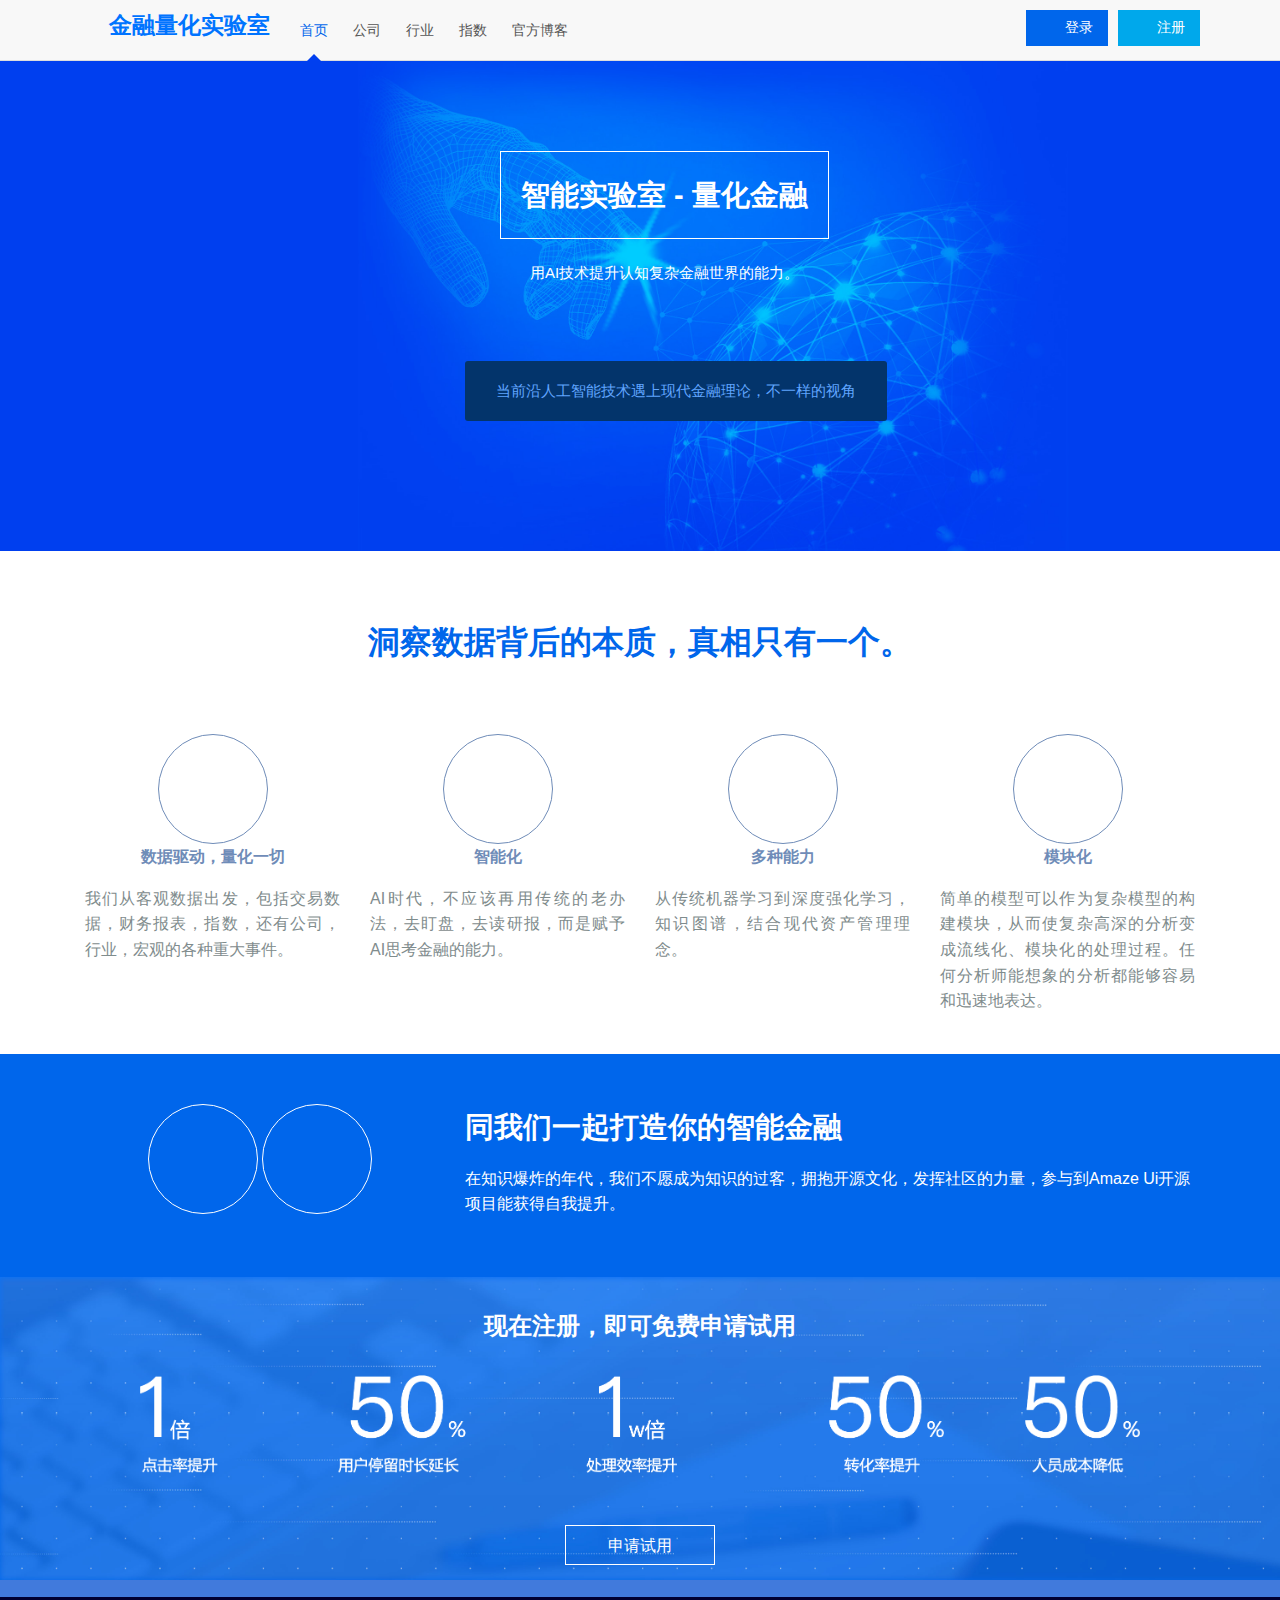
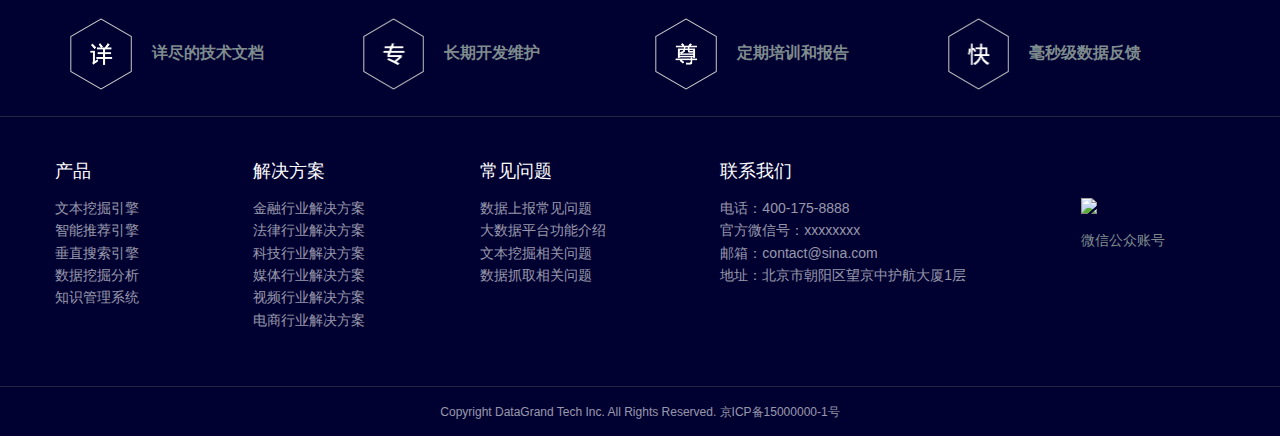
==== commit 5d0fb122: "2018-03-14" ====
--- a/index.html
+++ b/index.html
@@ -17,7 +17,7 @@
     <link rel="stylesheet" href="./AI金融量化实验室 - 用AI去理解这个复杂的(金融)世界_files/idangerous.swiper2.7.6.css">
     <link rel="stylesheet" href="./AI金融量化实验室 - 用AI去理解这个复杂的(金融)世界_files/animate.min.css">
     <link rel="stylesheet" type="text/css" href="./AI金融量化实验室 - 用AI去理解这个复杂的(金融)世界_files/style.css">
-    <script type="text/javascript" src="http://at.alicdn.com/t/font_584586_inracw87z4mwjyvi.js"></script>
+    <script type="text/javascript" src="http://at.alicdn.com/t/font_584586_882mxxar3un89f6r.js"></script>
 
 </head>
 
@@ -29,7 +29,7 @@
             <!-- <h1 class="am-topbar-brand"> -->
             <div class="logo-box fl">
                 <a href="http://127.0.0.1:8000/">
-                    <svg class="icon logo-icon" aria-hidden="true"><use xlink:href="#icon-AI-LOGO-icon"></use></svg>
+                    <svg class="icon logo-icon" aria-hidden="true"><use xlink:href="#icon-AI-LOGO-icon1"></use></svg>
                     <span style="font-size:2.3rem;font-weight:bold;color:#0074ff;line-height:5rem;">金融量化实验室</span>
                     <!-- <svg class="icon logo-icon-text" aria-hidden="true"><use xlink:href="#icon-fish_new_text_color_1"></use></svg> -->
                     <!-- <span style="font-size:3rem;color:#0066EB;">MOYU</span> -->
@@ -64,24 +64,24 @@
             <div class="swiper-wrapper">
                 <div class="swiper-slide slide1">
                     <!-- <a href="/"> -->
-                        <h1 class="ani banner-title get-title" swiper-animate-effect="fadeIn" swiper-animate-duration="1.5s" swiper-animate-delay=".5s">智能实验室 - 量化金融</h1>
-
-                        <p class="ani banner-text top01"  swiper-animate-effect="fadeInDown" swiper-animate-duration="1.5s" swiper-animate-delay="1s">
-                            用AI技术提升认知复杂金融世界的能力。
-                        </p>
-    
-                        <p class="ani banner-text top02"  swiper-animate-effect="fadeInDown" swiper-animate-duration="1.5s" swiper-animate-delay="2s">
-                            <a href="http://127.0.0.1:8000/" class="am-btn am-btn-sm get-btn">当前沿人工智能技术遇上现代金融理论，不一样的视角</a>
-                        </p>
-                        <!-- <img src="images/index-tm.jpg" class="ani img"> -->
+                    <h1 class="ani banner-title get-title" swiper-animate-effect="fadeIn" swiper-animate-duration="1.5s" swiper-animate-delay=".5s">智能实验室 - 量化金融</h1>
+
+                    <p class="ani banner-text top01" swiper-animate-effect="fadeInDown" swiper-animate-duration="1.5s" swiper-animate-delay="1s">
+                        用AI技术提升认知复杂金融世界的能力。
+                    </p>
+
+                    <p class="ani banner-text top02" swiper-animate-effect="fadeInDown" swiper-animate-duration="1.5s" swiper-animate-delay="2s">
+                        <a href="http://127.0.0.1:8000/" class="am-btn am-btn-sm get-btn">当前沿人工智能技术遇上现代金融理论，不一样的视角</a>
+                    </p>
+                    <!-- <img src="images/index-tm.jpg" class="ani img"> -->
                     <!-- </a> -->
                 </div>
             </div>
         </div>
         <!-- <div class="get"> -->
-            <!-- <div class="am-g"> -->
-                <!-- <div class="am-u-lg-12"> -->
-                        <!-- <ul>
+        <!-- <div class="am-g"> -->
+        <!-- <div class="am-u-lg-12"> -->
+        <!-- <ul>
                             <li>
                                 
                                 <h1 class="get-title">智能实验室 - 量化金融</h1>
@@ -96,8 +96,8 @@
 
                             </li>
                         </ul> -->
-                <!-- </div> -->
-            <!-- </div> -->
+        <!-- </div> -->
+        <!-- </div> -->
         <!-- </div> -->
 
         <div class="detail">
@@ -204,13 +204,13 @@
             </div>
         </div> -->
 
-        <div class="row index-after"> 
+        <div class="row index-after">
             <div class="after-effect2"><img class="lazy no-slide-top-animate after-effect-img-pc" data-original="images/register.jpg" src="images/register.jpg">
                 <!-- <img class="lazy no-slide-top-animate after-effect-img-phone" data-original="//static.datagrand.com/images/register.jpg" src="[data-uri]"> -->
                 <div class="container">
-                <h1 style="position:relative;color:#fff;margin:30px 0;z-index:99;">现在注册，即可免费申请试用</h1>
-                <div class="container">
-                    <img class="lazy no-slide-top-animate after-effect-subimg-pc" data-original="images/zhibiao.png" src="images/zhibiao.png"></div>
+                    <h1 style="position:relative;color:#fff;margin:30px 0;z-index:99;">现在注册，即可免费申请试用</h1>
+                    <div class="container">
+                        <img class="lazy no-slide-top-animate after-effect-subimg-pc" data-original="images/zhibiao.png" src="images/zhibiao.png"></div>
                     <a class="lg-button" href="" target="_blank">申请试用</a>
                 </div>
             </div>
@@ -297,32 +297,32 @@
     <!-- <script src="js/jquery-1.10.1.min.js"></script> -->
     <script src="js/idangerous.swiper2.7.6.min.js"></script>
     <script src="js/swiper.animate1.0.2.min.js"></script>
-    <script>        
-        var mySwiper = new Swiper ('.swiper-container', {
-            // pagination: '.pagination',
-            // paginationClickable :true,
-            autoplay : 8000,
-            speed:1,
-
-            //autoplayDisableOnInteraction : false,
-            
-        onInit: function(swiper){ //Swiper2.x的初始化是onFirstInit
-            swiperAnimateCache(swiper); //隐藏动画元素 
-            swiperAnimate(swiper); //初始化完成开始动画
-        }, 
-        onSlideChangeEnd: function(swiper){ 
-            swiperAnimate(swiper); //每个slide切换结束时也运行当前slide动画
-        } 
-        })    
-        // $('.arrow-left').on('click', function(e){
-        //     e.preventDefault()
-        //     mySwiper.swipePrev()
-        // })
-        // $('.arrow-right').on('click', function(e){
-        //     e.preventDefault()
-        //     mySwiper.swipeNext()
-        // })    
-    </script> 
+    <script>
+        var mySwiper = new Swiper('.swiper-container', {
+                // pagination: '.pagination',
+                // paginationClickable :true,
+                autoplay: 8000,
+                speed: 1,
+
+                //autoplayDisableOnInteraction : false,
+
+                onInit: function(swiper) { //Swiper2.x的初始化是onFirstInit
+                    swiperAnimateCache(swiper); //隐藏动画元素 
+                    swiperAnimate(swiper); //初始化完成开始动画
+                },
+                onSlideChangeEnd: function(swiper) {
+                    swiperAnimate(swiper); //每个slide切换结束时也运行当前slide动画
+                }
+            })
+            // $('.arrow-left').on('click', function(e){
+            //     e.preventDefault()
+            //     mySwiper.swipePrev()
+            // })
+            // $('.arrow-right').on('click', function(e){
+            //     e.preventDefault()
+            //     mySwiper.swipeNext()
+            // })
+    </script>
 
 
 
--- a/AI金融量化实验室 - 用AI去理解这个复杂的(金融)世界_files/style.css
+++ b/AI金融量化实验室 - 用AI去理解这个复杂的(金融)世界_files/style.css
@@ -18,7 +18,8 @@
     color: #888;
 }
 
-ol, ul {
+ol,
+ul {
     padding-left: 0rem;
 }
 
@@ -47,30 +48,11 @@
     margin: 50px auto;
 }
 
-
-/* @media (min-width: 1200px) {
-    .container {
-        width: 1170px;
-    }
-}
-
-@media (min-width: 992px) {
-    .container {
-        width: 1170px;
-    }
-}
-
-@media (min-width: 768px) {
-    .container {
-        width: 1170px;
-    }
-} */
-
 .am-container {
-    padding-left: 0rem;
-    padding-right: 0rem;
-    width: 100%;
-    max-width: 1000px;
+    padding-left: 1.5rem;
+    padding-right: 1.5rem;
+    width: 100%;
+    max-width: 1170px;
 }
 
 .container {
@@ -946,12 +928,22 @@
 
 /* ****** 列表页 ****** */
 
-.list-bg-color{
-    background:#f1f1f1;
+.list-bg-color {
+    background: #f2f2f2;
+}
+
+.art-list {
+    padding: 0 10px;
+    background-color: #fff;
 }
 
 .art-list-box {
     padding: 20px 50px;
+}
+
+.art-content-box {
+    padding: 20px 50px 20px 0;
+    text-align: left;
 }
 
 .ai-list {
@@ -963,7 +955,7 @@
     position: relative;
     display: block;
     margin-bottom: -1px;
-    background-color: #f1f1f1;
+    background-color: #f2f2f2;
     border-bottom: 1px solid #dedede;
     border-width: 1px 0;
 }
@@ -972,9 +964,9 @@
     position: relative;
     display: block;
     margin-bottom: -1px;
-    background-color: #f1f1f1;
+    background-color: #fff;
     border-width: 1px 0;
-    margin:0;
+    margin: 0;
 }
 
 .am-list-item-desced {
@@ -982,20 +974,27 @@
     padding-bottom: 2rem;
 }
 
-.ai-list-item-hd{
-    color:#333;
-    font-size:2.2rem;
+.ai-list-item-hd {
+    color: #2b3747;
+    font-size: 2.2rem;
     font-weight: bold;
 }
 
-.am-list-item-hd:hover{
-    color:#5c6c82;
-}
-
-.ai-list-item-text{
-    color:#999;
-    font-size:1.2rem;
-    margin-top:3rem;
+.am-list-item-hd:hover {
+    color: #5c6c82;
+}
+
+.ai-list-news-hd {
+    padding-top: .3rem;
+    padding-bottom: 0rem;
+    border-bottom: 2px solid #f2f2f2;
+}
+
+.ai-list-item-text {
+    color: #5c6c82;
+    font-size: 1.3rem;
+    font-weight: 600;
+    margin-top: 3rem;
     overflow: hidden;
     text-overflow: ellipsis;
     display: -webkit-box;
@@ -1005,46 +1004,120 @@
     max-height: 12em;
 }
 
-.ai-list-item-more{
+.ai-list-item-more {
     font-size: 1.2rem;
-    margin:20px 0;
-    color:#888;
+    font-weight: 600;
+    margin: 20px 0;
+    color: #5c6c82;
     cursor: pointer;
 }
 
-.hdb{
+.hdb {
     padding-bottom: 10px;
     border-bottom: 1px solid #dbdbdb;
 }
 
-.hdb span{
+.hdb span {
     font-size: 1rem;
     margin-right: 15px;
-    color: #acacac;
-}
-
-.art-list{
-    padding-top:1.5rem;
-}
-
-.right-title{
+    color: #7f8c8d;
+}
+
+.art-list {
+    padding-top: 1.5rem;
+}
+
+.right-title {
     font-size: 1.8rem;
     font-weight: bold;
     color: #5c6c82;
 }
 
-.ai-g{
-    padding:10px 0;
-    border-bottom: 1px solid #ddd;
-}
-
-.ai-list-news-bd{
-    width:100%;
-}
-
-.ai-list-right-hd{
+.ai-g {
+    padding: 10px 0;
+    border-bottom: 1px solid #dbdbdb;
+}
+
+.ai-list-news-bd {
+    width: 100%;
+    padding-bottom: 20px;
+}
+
+.ai-list-right-hd {
     font-size: 1.3rem;
     font-weight: 500;
     line-height: 1.6rem !important;
     color: #7f8c8d;
 }
+
+
+/* *****文章详情页****** */
+
+.art-title {
+    font-size: 2.4rem;
+    font-weight: bold;
+    color: #2b3747;
+}
+
+.content-box {
+    font-size: 1.3rem;
+    font-weight: 500;
+    line-height: 1.6rem !important;
+    color: #555;
+    text-align: justify;
+}
+
+.board {
+    padding-top: 100px;
+}
+
+.pagination-art {
+    text-align: center;
+    bottom: 5px;
+    width: 100%;
+    margin-top: 50px;
+}
+
+.ai-pagination {
+    position: relative;
+    padding-left: 0;
+    margin: 1.5rem 0;
+    list-style: none;
+    color: #999;
+    text-align: left;
+}
+
+.ai-pagination li {
+    display: inline-block;
+}
+
+.ai-pagination-select {
+    font-size: 1.6rem;
+}
+
+.am-pagination-prev {
+    float: left;
+}
+
+.am-pagination-next {
+    float: right;
+}
+
+.ai-pag {
+    padding: 10px 15px;
+    border: 1px solid #acacac;
+}
+
+.ai-pag:hover {
+    padding: 10px 15px;
+    border: 1px solid #0e90d2;
+}
+
+.ai-form-group {
+    margin-bottom: .5rem;
+}
+
+.ai-form-group input {
+    padding: .8rem !important;
+    font-size: 1.2rem !important;
+}